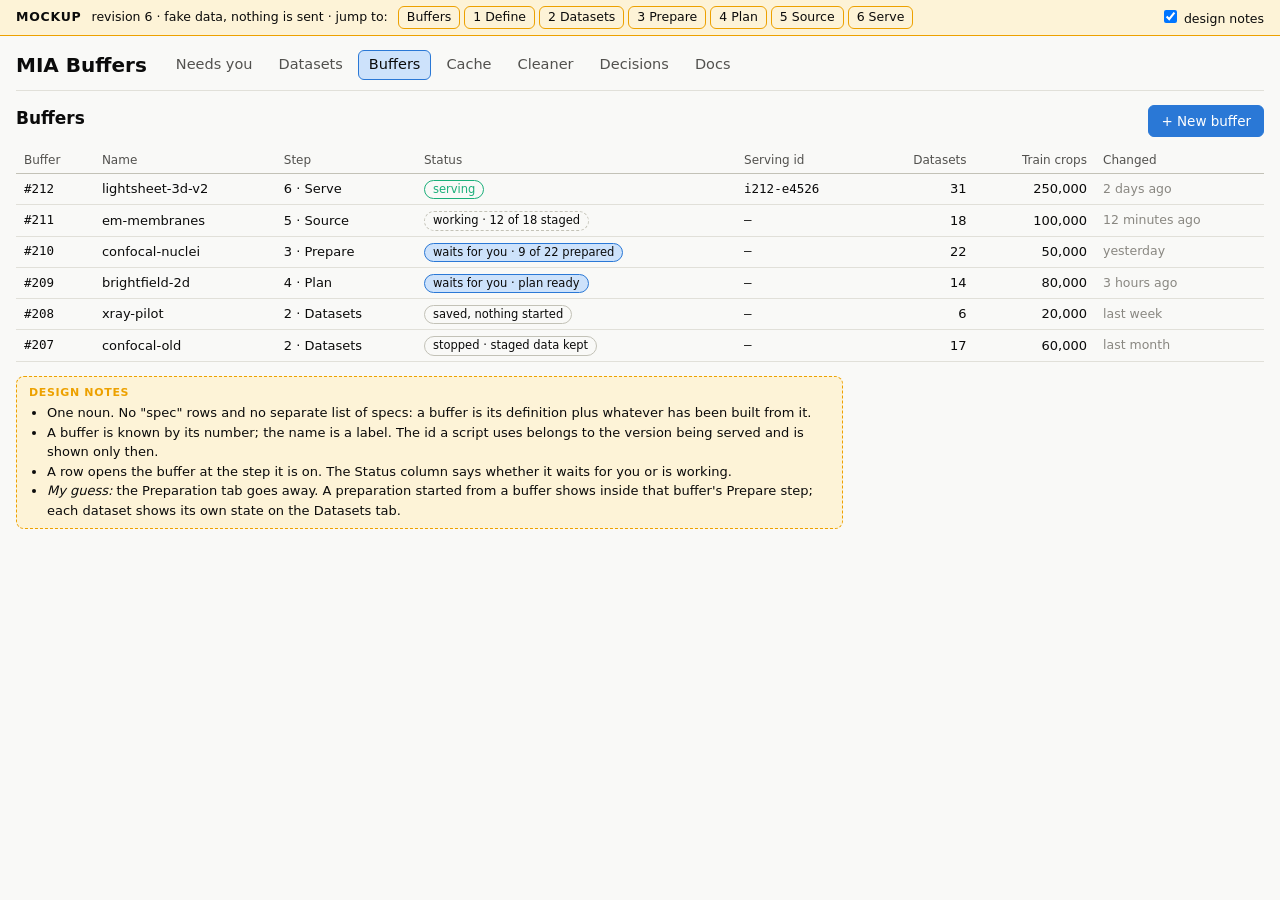
==== docs/specs/2026-11-17-buffer-flow-mockup.html @ 466d9265 "spec: a buffer is one flow (draft v0.2, with its mockup) Define, Datasets, Prepare, Plan, Source, Se" ====
<!doctype html>
<html lang="en">
<head>
<meta charset="utf-8">
<meta name="viewport" content="width=device-width, initial-scale=1">
<title>Buffer flow mockup</title>
<style>
:root{
  --bg:#f9f9f7; --surface:#fcfcfb; --fg:#0b0b0b; --fg2:#52514e; --muted:#898781; --grid:#e1e0d9; --axis:#c3c2b7; --ring:rgba(11,11,11,.10);
  --accent:#2a78d6; --accent-soft:#cde2fb; --warn:#ec835a; --warn-soft:#fbeedd; --ok:#1baf7a; --note:#eda100; --note-soft:#fdf3d7;
  --sans:"IBM Plex Sans",system-ui,-apple-system,"Segoe UI",sans-serif; --mono:"IBM Plex Mono",ui-monospace,Menlo,monospace;
}
@media (prefers-color-scheme: dark){ :root{
  --bg:#0d0d0d; --surface:#1a1a19; --fg:#f0efec; --fg2:#c3c2b7; --muted:#898781; --grid:#2c2c2a; --axis:#383835; --ring:rgba(255,255,255,.10);
  --accent:#3987e5; --accent-soft:#184f95; --warn:#ec835a; --warn-soft:#3a2812; --ok:#199e70; --note:#c98500; --note-soft:#33290f; color-scheme:dark } }
*{box-sizing:border-box}
body{background:var(--bg);color:var(--fg);font-family:var(--sans);font-size:14.5px;line-height:1.5;margin:0;padding:0 16px 80px}
main{max-width:1300px;margin:0 auto}
h1{font-size:20px;font-weight:600;margin:0}
h2{font-size:17px;font-weight:600;margin:0 0 4px}
p{margin:0 0 8px;max-width:76ch}
a{color:var(--accent)}
button,select,input,textarea{font:inherit;color:inherit}
.small{font-size:12.5px;color:var(--muted)}
.mono{font-family:var(--mono);font-size:12.5px}
.mockbar{display:flex;flex-wrap:wrap;gap:6px 10px;align-items:center;padding:6px 16px;margin:0 -16px 0;background:var(--note-soft);border-bottom:1px solid var(--note);font-size:12.5px}
.mockbar b{letter-spacing:.06em}
.mockbar button{border:1px solid var(--note);background:transparent;border-radius:6px;padding:1px 8px;cursor:pointer;font-size:12.5px}
.topbar{display:flex;flex-wrap:wrap;gap:8px 18px;align-items:center;margin:14px 0;padding-bottom:10px;border-bottom:1px solid var(--grid)}
.tabs{display:flex;gap:4px;flex-wrap:wrap}
.tabs span{padding:3px 10px;border-radius:6px;color:var(--fg2);border:1px solid transparent}
.tabs span.on{background:var(--accent-soft);border-color:var(--accent);color:var(--fg)}
.btn{display:inline-block;border:1px solid var(--axis);background:transparent;border-radius:6px;padding:5px 12px;cursor:pointer;font-size:13.5px;color:var(--fg)}
.btn:hover:not(:disabled){background:var(--accent-soft)}
.btn:disabled{color:var(--muted);cursor:not-allowed}
.btn.primary{background:var(--accent);border-color:var(--accent);color:#fff;font-weight:500}
.btn.primary:hover:not(:disabled){filter:brightness(1.1);background:var(--accent)}
.btn.primary:disabled{background:transparent;border-color:var(--axis);color:var(--muted)}
.btn.danger{border-color:var(--warn);color:var(--warn)}
.viewhead{display:flex;flex-wrap:wrap;gap:6px 16px;align-items:center;justify-content:space-between;margin-bottom:10px}
.pill{display:inline-block;border-radius:999px;padding:0 8px;font-size:11.5px;border:1px solid var(--axis);white-space:nowrap}
.pill.ok{border-color:var(--ok);color:var(--ok)}
.pill.you{background:var(--accent-soft);border-color:var(--accent)}
.pill.warn{border-color:var(--warn);color:var(--warn)}
.pill.busy{border-style:dashed}
table{border-collapse:collapse;width:100%;font-size:13px}
th{text-align:left;font-weight:500;color:var(--fg2);font-size:12px;border-bottom:1px solid var(--axis);padding:4px 8px}
td{border-bottom:1px solid var(--grid);padding:5px 8px;vertical-align:middle}
td.num,th.num{text-align:right;font-variant-numeric:tabular-nums}
tr.row{cursor:pointer}
tr.row:hover td{background:var(--accent-soft)}
.card{background:var(--surface);border:1px solid var(--ring);border-radius:8px;padding:14px;min-width:0}
.card .sub{font-size:12.5px;color:var(--fg2);margin-bottom:8px}
.grid2{display:grid;grid-template-columns:repeat(auto-fit,minmax(min(360px,100%),1fr));gap:14px;margin-bottom:14px}
.kpis{display:grid;grid-template-columns:repeat(auto-fit,minmax(150px,1fr));gap:10px;margin-bottom:14px}
.tile{background:var(--surface);border:1px solid var(--ring);border-radius:8px;padding:10px 12px}
.tile .label{font-size:12px;color:var(--fg2)}
.tile .value{font-size:24px;font-weight:600;line-height:1.1;margin-top:2px}
.tile .sub{font-size:12px;color:var(--muted);margin-top:2px}
/* the step strip: the one new piece of the page */
.steps{list-style:none;display:flex;flex-wrap:wrap;gap:0;padding:0;margin:0 0 4px;counter-reset:step}
.steps li{counter-increment:step;display:flex;align-items:center;gap:8px;padding:7px 14px 7px 10px;border:1px solid var(--axis);border-right-width:0;font-size:13.5px;color:var(--muted);background:var(--surface)}
.steps li:first-child{border-radius:8px 0 0 8px}
.steps li:last-child{border-right-width:1px;border-radius:0 8px 8px 0}
.steps li::before{content:counter(step);display:inline-grid;place-items:center;width:20px;height:20px;border-radius:50%;border:1px solid var(--axis);font-size:11.5px}
.steps li.done{color:var(--fg);cursor:pointer}
.steps li.done::before{content:"✓";border-color:var(--ok);color:var(--ok)}
.steps li.done:hover{background:var(--accent-soft)}
.steps li.here{color:var(--fg);font-weight:600;background:var(--accent-soft);border-color:var(--accent);border-right-width:1px}
.steps li.here + li{border-left-width:0}
.steps li.here::before{border-color:var(--accent);background:var(--accent);color:#fff}
.stageline{margin:0 0 14px}
.filters{display:flex;flex-wrap:wrap;gap:12px 18px;align-items:flex-start}
.filters fieldset{border:0;padding:0;margin:0;min-width:0}
.filters legend{font-size:11px;letter-spacing:.06em;text-transform:uppercase;color:var(--muted);padding:0;margin-bottom:4px}
.filters select,.filters input[type=text],.filters input[type=number]{border:1px solid var(--axis);border-radius:6px;padding:3px 6px;background:var(--surface)}
.filters input[type=number]{width:7em}
.filters label{display:inline-flex;gap:6px;align-items:center;font-size:13px;margin-right:8px}
.chips{display:flex;flex-wrap:wrap;gap:4px}
.chips button{border:1px solid var(--axis);background:transparent;border-radius:999px;padding:1px 10px;font-size:12.5px;cursor:pointer}
.chips button[aria-pressed=true]{background:var(--accent-soft);border-color:var(--accent)}
textarea.yaml{width:100%;min-height:19em;font-family:var(--mono);font-size:12.5px;padding:8px;border:1px solid var(--axis);border-radius:6px;background:transparent;resize:vertical}
.bar{display:grid;grid-template-columns:110px 1fr 44px;gap:8px;align-items:center;font-size:13px;padding:2px 0}
.bar i{display:block;height:12px;border-radius:3px;background:var(--accent)}
.bar b{font-weight:500;text-align:right;font-variant-numeric:tabular-nums}
.toplist{list-style:none;padding:0;margin:0;font-size:13px}
.toplist li{display:grid;grid-template-columns:52px 1fr;gap:8px;padding:3px 0;border-top:1px solid var(--grid)}
.toplist li span{color:var(--fg2)}
.footer{position:sticky;bottom:0;display:flex;flex-wrap:wrap;gap:10px;align-items:center;justify-content:space-between;margin-top:16px;padding:10px 0;background:var(--bg);border-top:1px solid var(--grid)}
.footer .right{display:flex;gap:10px;align-items:center}
.progress{height:8px;border-radius:4px;background:var(--grid);overflow:hidden;margin:6px 0 12px;max-width:520px}
.progress i{display:block;height:100%;background:var(--ok)}
.notice{border-left:3px solid var(--accent);padding:6px 10px;margin:0 0 12px;font-size:13px;background:var(--surface);max-width:90ch}
.pane{background:var(--surface);border:1px solid var(--ring);border-radius:8px;margin-bottom:14px}
.panetabs{display:flex;gap:2px;padding:8px 10px 0;border-bottom:1px solid var(--grid)}
.panetabs button{border:1px solid transparent;border-bottom:0;background:transparent;border-radius:6px 6px 0 0;padding:5px 16px;cursor:pointer;font-size:13.5px;color:var(--fg2);margin-bottom:-1px}
.panetabs button[aria-selected=true]{border-color:var(--grid);background:var(--bg);color:var(--fg);font-weight:600;border-bottom:1px solid var(--bg)}
.panetabs .hint{margin-left:auto;align-self:center}
.panebody{padding:14px}
.statrow{display:grid;grid-template-columns:170px 1fr 1fr;gap:14px;margin-bottom:14px;align-items:start}
.statrow .stack{display:grid;gap:10px}
@media (max-width:760px){.statrow{grid-template-columns:1fr}}
.locked [data-step]:not([data-step=serve]) :is(input,select,button:not([data-tab])){pointer-events:none;opacity:.55}
.locked [data-step]:not([data-step=serve]) .footer{display:none}
/* design notes: not part of the page */
.dn{border:1px dashed var(--note);background:var(--note-soft);border-radius:8px;padding:8px 12px;margin:14px 0;font-size:13px;max-width:100ch}
.dn b{font-size:11px;letter-spacing:.06em;text-transform:uppercase;color:var(--note);display:block}
.dn ul{margin:2px 0 0;padding-left:18px}
body.nonotes .dn{display:none}
[hidden]{display:none!important}
</style>
</head>
<body>
<div class="mockbar">
  <b>MOCKUP</b> revision 6 · fake data, nothing is sent · jump to:
  <span id="jump"></span>
  <label style="margin-left:auto"><input type="checkbox" id="notes" checked> design notes</label>
</div>
<main>
<header class="topbar">
  <h1>MIA Buffers</h1>
  <nav class="tabs"><span>Needs you</span><span>Datasets</span><span class="on">Buffers</span><span>Cache</span><span>Cleaner</span><span>Decisions</span><span>Docs</span></nav>
</header>

<!-- ============ the list ============ -->
<section data-screen="list">
  <div class="viewhead"><h2>Buffers</h2><button class="btn primary" id="newBuffer">+ New buffer</button></div>
  <table>
    <thead><tr><th>Buffer</th><th>Name</th><th>Step</th><th>Status</th><th>Serving id</th><th class="num">Datasets</th><th class="num">Train crops</th><th>Changed</th></tr></thead>
    <tbody id="listRows"></tbody>
  </table>
  <div class="dn"><b>Design notes</b><ul>
    <li>One noun. No "spec" rows and no separate list of specs: a buffer is its definition plus whatever has been built from it.</li>
    <li>A buffer is known by its number; the name is a label. The id a script uses belongs to the version being served and is shown only then.</li>
    <li>A row opens the buffer at the step it is on. The Status column says whether it waits for you or is working.</li>
    <li><i>My guess:</i> the Preparation tab goes away. A preparation started from a buffer shows inside that buffer's Prepare step; each dataset shows its own state on the Datasets tab.</li>
  </ul></div>
</section>

<!-- ============ a buffer: strip + one step ============ -->
<section data-screen="buffer" hidden>
  <p><a href="#" id="back">← all buffers</a></p>
  <div class="viewhead"><h2><span id="bufName"></span> <span class="small mono" id="bufNumber"></span> <span class="pill" id="savedPill"></span></h2><button class="btn" title="What is not a step: Clone, Shelve, Force stop. Only what the stage accepts is offered.">More ▾</button></div>
  <ol class="steps" id="steps"></ol>
  <p class="small stageline" id="stageLine"></p>
  <div class="notice" id="stoppedNote" hidden><span id="stoppedText"></span> <button class="btn" id="serveAgain" style="margin-left:8px">Serve it again</button> <button class="btn danger" id="retire">Retire</button></div>
  <div class="notice" id="lockNote" hidden>This buffer is serving, so nothing about it can change. Stop serving to change it. <button class="btn" data-go="serve" style="margin-left:8px">Go to Serve</button></div>

  <!-- 1 define -->
  <div data-step="define">
    <div class="pane">
      <div class="panetabs" role="tablist">
        <button type="button" role="tab" data-tab="controls" aria-selected="true">Controls</button>
        <button type="button" role="tab" data-tab="yaml" aria-selected="false">YAML</button>
        <span class="small hint" id="yamlMsg"></span>
      </div>
      <div class="panebody" data-pane="controls">
        <div class="filters">
          <fieldset><legend>Name (a label, need not be unique)</legend><input type="text" id="cName" size="22"></fieldset>
          <fieldset><legend>Dimensionality</legend><div class="chips" id="cDims"></div></fieldset>
          <fieldset><legend>Annotations</legend><label><input type="checkbox" id="cAnn"> required</label></fieldset>
          <fieldset><legend>Patch</legend><select id="cPatch"><option>64</option><option>128</option><option>256</option><option>512</option></select></fieldset>
          <fieldset><legend>Weighting temperature <span id="cTv" class="small"></span></legend><input type="range" id="cT" min="0" max="1" step="0.05"></fieldset>
          <fieldset><legend>Crops</legend>
            <label>train <input type="number" id="cTrain" min="1"></label>
            <label>val <input type="number" id="cVal" min="1"></label>
            <label>test <input type="number" id="cTest" min="1"></label></fieldset>
        </div>
        <p class="small" style="margin-top:12px">…and the rest of today's controls: paths, licence, annotation source, smallest array, coarsest level, z patch, dedup, most per dataset, held out for test.</p>
      </div>
      <div class="panebody" data-pane="yaml" hidden>
        <p class="small">Edit or paste a definition here. The Controls tab shows the same buffer.</p>
        <textarea class="yaml" id="yaml" spellcheck="false"></textarea>
      </div>
    </div>
    <div class="statrow">
      <div class="stack">
        <div class="tile"><div class="label">Datasets that fit</div><div class="value" id="kFit"></div><div class="sub">of the catalog</div></div>
        <div class="tile"><div class="label">Prepared</div><div class="value" id="kPrep"></div><div class="sub" id="kPrepSub"></div></div>
      </div>
      <div class="card"><h2>Weight share by modality</h2><div class="sub">Share of crops over the prepared datasets.</div><div id="byMod"></div></div>
      <div class="card"><h2>Heaviest datasets</h2><div class="sub">The prepared datasets that would supply the most crops.</div><ol class="toplist" id="top"></ol></div>
    </div>
    <div class="dn"><b>Design notes</b><ul>
      <li>Controls and YAML are two tabs over one definition: a change in either is in the other when you switch. The stats below follow both.</li>
      <li>Only the four stats you named are here; "where datasets leave" and the full table move to step 2.</li>
      <li><i>My guess:</i> when the YAML holds something no control can show, the YAML is what counts and a line under the controls names what they cannot show (as the page does today).</li>
      <li><i>My guess:</i> invalid YAML leaves the controls as they were, shows the error in the tab bar, and disables Next.</li>
    </ul></div>
    <div class="footer"><span class="small" id="defineHint"></span><div class="right"><button class="btn primary" data-go="datasets" id="toDatasets"></button></div></div>
  </div>

  <!-- 2 datasets -->
  <div data-step="datasets">
    <p id="dsSummary"></p>
    <table><thead><tr><th style="width:80px">In buffer</th><th>Dataset</th><th>Modality</th><th>Dims</th><th>State</th><th class="num">Weight</th></tr></thead><tbody id="dsRows"></tbody></table>
    <div class="dn"><b>Design notes</b><ul>
      <li>This is where the buffer is saved. Before that it exists only in this browser tab.</li>
      <li>The table can also hold "where datasets leave" (the datasets that do not fit, and the rule that removed each) behind a toggle.</li>
      <li>Your ruling: a buffer can be changed at any step until it serves. A change here or in step 1 clears the ticks of the steps after it: they are done again from the new definition.</li>
      <li><i>My guess:</i> taking a dataset out is unticking it here. That writes <code>select.exclude.ids</code> in the definition (the spec has it today), so "revoke" is one more edit of the definition and shows in the YAML tab.</li>
    </ul></div>
    <div class="footer"><button class="btn" data-go="define">← Change the definition</button>
      <div class="right"><span class="small" id="saveHint"></span><button class="btn primary" id="save"></button></div></div>
  </div>

  <!-- 3 prepare -->
  <div data-step="prepare">
    <p id="prepSummary"></p>
    <div class="progress"><i id="prepBar"></i></div>
    <div class="viewhead"><span class="small">Tick the datasets you want prepared. The buffer waits here for as long as you like.</span>
      <button class="btn" id="prepGo" disabled>Prepare selected</button></div>
    <table><thead><tr><th style="width:28px"><input type="checkbox" id="prepAll" aria-label="all"></th><th>Dataset</th><th>Modality</th><th>State</th><th>Where it is</th></tr></thead><tbody id="prepRows"></tbody></table>
    <div class="dn"><b>Design notes</b><ul>
      <li>Preparing no longer loses the buffer: the buffer is saved, and what it asked for is listed here with its progress.</li>
      <li>"Continue" is always available when at least one dataset is prepared, and takes what is prepared at that moment.</li>
      <li>A dataset that finishes preparing later joins at the next plan: before serving, come back here and continue again; while serving, stop first.</li>
    </ul></div>
    <div class="footer"><button class="btn" data-go="datasets">← Datasets</button>
      <div class="right"><span class="small">You can come back and prepare more later.</span><button class="btn primary" id="toPlan" data-go="plan"></button></div></div>
  </div>

  <!-- 4 plan -->
  <div data-step="plan">
    <div class="notice" id="planDiff" hidden></div>
    <div class="kpis">
      <div class="tile"><div class="label">Datasets in the plan</div><div class="value" id="pPool"></div><div class="sub">prepared when the plan ran</div></div>
      <div class="tile"><div class="label">Crops</div><div class="value" id="pCrops"></div><div class="sub">train · val · test</div></div>
      <div class="tile"><div class="label">To fetch</div><div class="value">212 GB</div><div class="sub">7 datasets not in the raw cache</div></div>
      <div class="tile"><div class="label">Hosts to approve</div><div class="value">2</div><div class="sub">ticked when you press Run</div></div>
    </div>
    <table><thead><tr><th>Dataset</th><th>Modality</th><th class="num">Weight</th><th class="num">Train crops</th><th>Raw cache</th></tr></thead><tbody id="planRows"></tbody></table>
    <div class="dn"><b>Design notes</b><ul>
      <li>Same as today's plan-review, reached by a button instead of a go. Run is today's approve at the plan, with the host approval dialog.</li>
      <li>Going back to any earlier step drops this plan; the next Continue plans again with the definition and the prepared datasets of that moment.</li>
      <li>For a buffer that served before, the blue line says what the new plan adds and takes out. What is staged again is known only when sourcing runs, so step 5 says it per dataset.</li>
    </ul></div>
    <div class="footer"><button class="btn" data-go="prepare">← Prepare more datasets</button>
      <div class="right"><span class="small">Nothing is fetched until you press Run.</span><button class="btn primary" data-go="source">Run: fetch and stage →</button></div></div>
  </div>

  <!-- 5 source -->
  <div data-step="source">
    <p id="srcSummary"></p>
    <div class="progress"><i id="srcBar"></i></div>
    <table><thead><tr><th>Dataset</th><th>State</th><th>Job</th></tr></thead><tbody id="srcRows"></tbody></table>
    <div class="dn"><b>Design notes</b><ul>
      <li>Today's sourcing board and the staged wait in one step. "Approve and serve" is disabled while jobs run.</li>
      <li>Going back cancels the running jobs first (your earlier ruling: cancel before change). Volumes already staged that still match the new plan are reused.</li>
    </ul></div>
    <div class="footer"><button class="btn" data-go="prepare">← Change the buffer (cancels the jobs)</button>
      <div class="right"><button class="btn" id="srcFinish">(mock: let the jobs finish)</button><button class="btn primary" id="toServe" data-go="serve" disabled>Approve and serve →</button></div></div>
  </div>

  <!-- 6 serve -->
  <div data-step="serve">
    <div class="notice" id="lateNote"></div>
    <div class="kpis">
      <div class="tile"><div class="label">Version</div><div class="value" id="sVersion"></div><div class="sub mono" id="sId"></div></div>
      <div class="tile"><div class="label">Serving</div><div class="value">since 14:02</div><div class="sub">approved by you</div></div>
      <div class="tile"><div class="label">Datasets</div><div class="value" id="sPool"></div><div class="sub">all staged</div></div>
      <div class="tile"><div class="label">Consumers</div><div class="value">0</div><div class="sub">none has drawn yet</div></div>
    </div>
    <div class="card" style="margin-bottom:14px"><h2>Use it</h2><div class="sub">From a training script:</div>
      <pre class="mono" style="margin:0" id="snippet"></pre></div>
    <div class="dn"><b>Design notes</b><ul>
      <li>Your ruling: a serving buffer is fixed. Every earlier step can be looked at and none can be changed. The one button is Stop serving.</li>
      <li>Stop serving keeps the staged data, refuses consumers, and puts the buffer back at step 3 with steps 1 to 3 editable: untick datasets, take in newly prepared ones, change the definition, then go forward to serve a new version. The blue line of a stopped buffer offers Serve it again (while nothing changed) and Retire.</li>
            <li>Your ruling: each time a changed buffer is served it is a new version with its own id. Scripts ask for the id; the name is only a label and the service never looks a buffer up by it.</li>
      <li>The id keeps today's form (<code>i&lt;buffer number&gt;-e&lt;go&gt;</code>); "version 2" is a count shown beside it. An earlier version stays on the buffer's page to look at (its definition, datasets and lists), and a script that asks for it is told it was stopped and which version replaced it.</li>
      <li><i>My guess:</i> a buffer stopped and served again with no change keeps its version and id.</li>
    </ul></div>
    <div class="footer"><span class="small">Serving: nothing about this buffer changes until you stop it.</span><div class="right"><button class="btn danger" id="stopServe">Stop serving</button></div></div>
  </div>
</section>
</main>

<script>
// A clickable sketch of the buffer flow. Everything is made up in this file; no request is sent.
const $ = id => document.getElementById(id);
const STEPS = ["define", "datasets", "prepare", "plan", "source", "serve"];
const TITLES = { define: "Define", datasets: "Datasets", prepare: "Prepare", plan: "Plan", source: "Source", serve: "Serve" };
const STAGE = { define: "not saved", datasets: "not saved", prepare: "new", plan: "plan-review", source: "sourcing", serve: "ready" };
const DIMS = ["2D", "2D+t", "3D", "3D+t"];
const MODS = ["EM", "light-sheet", "confocal", "X-ray CT", "brightfield"];
const WHERE = ["matching", "crops", "review"];

// the fake catalog: 56 datasets, each with a state mia-data would report
const CATALOG = Array.from({ length: 56 }, (_, i) => ({
  id: `${MODS[i % 5].toLowerCase().replace(/[^a-z]/g, "")}-${String(i + 1).padStart(3, "0")}`,
  mod: MODS[i % 5],
  dims: DIMS[(i * 7 + (i >> 2)) % 4],
  annotated: i % 3 !== 0,
  capacity: 1 + ((i * 37) % 23),
  state: i % 8 === 5 ? "in progress" : i % 5 === 3 || i % 11 === 0 ? "not prepared" : i === 26 ? "failed" : "prepared",
  where: WHERE[i % 3],
}));

const C = { name: "em-and-lightsheet-3d", dims: new Set(["3D", "3D+t"]), ann: false, patch: 256, T: 0.5, train: 100000, val: 2000, test: 2000, exclude: new Set() };
const B = { saved: false, step: "define", reached: 0, sourced: false, serving: false, stopped: false, number: 213, version: 1 };

const matching = () => CATALOG.filter(d => C.dims.has(d.dims) && (!C.ann || d.annotated)); // before the person's own exclusions
const fits = () => matching().filter(d => !C.exclude.has(d.id));
const prepared = () => fits().filter(d => d.state === "prepared");
function weights(pool) {
  const raw = pool.map(d => Math.pow(d.capacity, C.T));
  const total = raw.reduce((a, b) => a + b, 0) || 1;
  return pool.map((d, i) => ({ ...d, weight: raw[i] / total }));
}
const idOf = (number, version) => `i${number}-e${3100 + 713 * version}`; // a version's id, in today's form
const pct = x => `${(100 * x).toFixed(x < 0.1 ? 1 : 0)}%`;
const num = n => n.toLocaleString("en-US");
const pill = d => `<span class="pill ${{ prepared: "ok", "in progress": "busy", failed: "warn" }[d.state] || ""}">${d.state}${d.fresh ? " · new" : ""}</span>`;

// ---- step 1: the controls and the YAML are two views of C
function toYaml() {
  return [
    "schema_version: 1",
    `name: ${C.name}`,
    "",
    "select:",
    "  where:",
    `    dims: {in: [${DIMS.filter(d => C.dims.has(d)).join(", ")}]}`,
    "    annotations:",
    `      required: ${C.ann}`,
    ...(C.exclude.size ? ["  exclude:", `    ids: [${[...C.exclude].join(", ")}]`] : []),
    "",
    "sampling:",
    `  patch: {y: ${C.patch}, x: ${C.patch}}`,
    `  crops: {train: ${C.train}, val: ${C.val}, test: ${C.test}}`,
    "  weighting:",
    `    temperature: ${C.T}`,
    "",
  ].join("\n");
}
function fromYaml(text) {
  const grab = (re, set) => { const m = text.match(re); if (!m) throw new Error(`cannot read ${re.source.split(":")[0].replace(/\W/g, "")}`); set(m); };
  const next = {};
  grab(/^name:\s*(\S.*)$/m, m => (next.name = m[1].trim()));
  grab(/dims:\s*\{in:\s*\[(.*?)\]\}/, m => (next.dims = new Set(m[1].split(",").map(s => s.trim()).filter(d => DIMS.includes(d)))));
  grab(/required:\s*(true|false)/, m => (next.ann = m[1] === "true"));
  grab(/patch:\s*\{y:\s*(\d+)/, m => (next.patch = +m[1]));
  grab(/crops:\s*\{train:\s*(\d+),\s*val:\s*(\d+),\s*test:\s*(\d+)\}/, m => Object.assign(next, { train: +m[1], val: +m[2], test: +m[3] }));
  grab(/temperature:\s*([\d.]+)/, m => (next.T = +m[1]));
  const out = text.match(/exclude:\s*\n\s*ids:\s*\[(.*?)\]/);
  next.exclude = new Set(out ? out[1].split(",").map(s => s.trim()).filter(Boolean) : []);
  Object.assign(C, next);
}
function showControls() {
  $("cName").value = C.name; $("cAnn").checked = C.ann; $("cPatch").value = C.patch; $("cT").value = C.T; $("cTv").textContent = C.T;
  $("cTrain").value = C.train; $("cVal").value = C.val; $("cTest").value = C.test;
  $("cDims").innerHTML = DIMS.map(d => `<button type="button" aria-pressed="${C.dims.has(d)}" data-dim="${d}">${d}</button>`).join("");
}
function showStats() {
  const f = fits(), p = weights(prepared());
  $("kFit").textContent = f.length; $("kPrep").textContent = p.length;
  $("kPrepSub").textContent = `${f.filter(d => d.state === "in progress").length} more in progress`;
  const byMod = MODS.map(m => [m, p.filter(d => d.mod === m).reduce((a, d) => a + d.weight, 0)]).filter(x => x[1]).sort((a, b) => b[1] - a[1]);
  $("byMod").innerHTML = byMod.map(([m, w]) => `<div class="bar"><span>${m}</span><span><i style="width:${100 * w / byMod[0][1]}%"></i></span><b>${pct(w)}</b></div>`).join("") || `<p class="small">No prepared dataset fits yet.</p>`;
  $("top").innerHTML = [...p].sort((a, b) => b.weight - a.weight).slice(0, 6).map(d => `<li><b>${pct(d.weight)}</b><span>${d.id} · ${d.mod}</span></li>`).join("");
  $("toDatasets").textContent = `Next: the ${f.length} datasets →`;
  $("toDatasets").disabled = !f.length;
  $("bufName").textContent = C.name;
}
function controlsChanged() { $("yaml").value = toYaml(); $("yamlMsg").textContent = ""; $("cTv").textContent = C.T; showStats(); edited(); }
function bindDefine() {
  const on = (id, key, read) => $(id).addEventListener("input", e => { C[key] = read(e.target); controlsChanged(); });
  on("cName", "name", t => t.value); on("cAnn", "ann", t => t.checked); on("cPatch", "patch", t => +t.value); on("cT", "T", t => +t.value);
  on("cTrain", "train", t => +t.value); on("cVal", "val", t => +t.value); on("cTest", "test", t => +t.value);
  $("cDims").addEventListener("click", e => {
    const d = e.target.dataset.dim; if (!d) return;
    C.dims.has(d) ? C.dims.delete(d) : C.dims.add(d); showControls(); controlsChanged();
  });
  $("yaml").addEventListener("input", e => {
    try { fromYaml(e.target.value); $("yamlMsg").textContent = ""; showControls(); showStats(); edited(); }
    catch (err) { $("yamlMsg").innerHTML = `<span class="pill warn">${err.message}</span>`; $("toDatasets").disabled = true; }
  });
}

// ---- steps 2 to 6
function showDatasets() {
  const f = fits(), w = new Map(weights(prepared()).map(d => [d.id, d.weight]));
  $("dsSummary").innerHTML = `<b>${f.length}</b> datasets fit this definition: <b>${prepared().length}</b> prepared, ${f.filter(d => d.state === "in progress").length} in progress, ${f.filter(d => d.state === "not prepared").length} not prepared, ${f.filter(d => d.state === "failed").length} failed.` + (C.exclude.size ? ` ${C.exclude.size} taken out by you.` : "");
  $("dsRows").innerHTML = matching().map(d => {
    const kept = !C.exclude.has(d.id);
    return `<tr><td><input type="checkbox" data-keep="${d.id}" ${kept ? "checked" : ""} aria-label="in the buffer"></td><td class="mono">${d.id}</td><td>${d.mod}</td><td>${d.dims}</td><td>${kept ? pill(d) : '<span class="pill">taken out</span>'}</td><td class="num">${w.has(d.id) ? pct(w.get(d.id)) : "—"}</td></tr>`;
  }).join("");
  $("save").textContent = B.saved ? "Next: prepare →" : "Save buffer and continue →";
  $("saveHint").textContent = B.saved ? "Saved." : "Saving creates the buffer; nothing runs yet.";
}
function showPrepare() {
  const f = fits(), p = prepared(), rest = f.filter(d => d.state !== "prepared");
  $("prepSummary").innerHTML = `<b>${p.length} of ${f.length}</b> datasets are prepared. ${rest.filter(d => d.state === "in progress").length} are being prepared now.`;
  $("prepBar").style.width = `${100 * p.length / (f.length || 1)}%`;
  $("prepRows").innerHTML = rest.map(d => `<tr><td>${d.state === "not prepared" ? `<input type="checkbox" data-id="${d.id}">` : ""}</td><td class="mono">${d.id}</td><td>${d.mod}</td><td>${pill(d)}</td><td class="small">${d.state === "in progress" ? d.where : d.state === "failed" ? "stopped at crops · <a href='#'>open the dataset</a>" : ""}</td></tr>`).join("") || `<tr><td colspan="5" class="small">Every dataset that fits is prepared.</td></tr>`;
  $("toPlan").textContent = `Continue with ${p.length} prepared datasets →`;
  $("toPlan").disabled = !p.length;
  $("prepAll").checked = false; prepTicks();
}
function prepTicks() {
  const n = document.querySelectorAll("#prepRows input:checked").length;
  $("prepGo").textContent = n ? `Prepare ${n} selected` : "Prepare selected"; $("prepGo").disabled = !n;
  $("prepGo").classList.toggle("primary", !!n);
}
function showPlan() {
  const p = weights(prepared()), fresh = p.filter(d => d.fresh).length;
  $("planDiff").hidden = !B.stopped;
  $("planDiff").textContent = `Compared with what was served: ${fresh} datasets added, ${C.exclude.size} taken out. Step 5 shows which datasets are staged again.`;
  $("pPool").textContent = p.length; $("pCrops").textContent = `${num(C.train)} · ${num(C.val)} · ${num(C.test)}`;
  $("planRows").innerHTML = p.sort((a, b) => b.weight - a.weight).map((d, i) => `<tr><td class="mono">${d.id}</td><td>${d.mod}</td><td class="num">${pct(d.weight)}</td><td class="num">${num(Math.round(d.weight * C.train))}</td><td>${i % 4 === 1 ? '<span class="pill">to fetch</span>' : '<span class="pill ok">cached</span>'}</td></tr>`).join("");
}
function showSource() {
  const p = prepared(), done = B.sourced ? p.length : Math.floor(p.length * 0.6);
  $("srcSummary").innerHTML = `<b>${done} of ${p.length}</b> datasets are in the buffer.` + (B.sourced ? " Waiting for your approve." : " 4 jobs running.");
  $("srcBar").style.width = `${100 * done / (p.length || 1)}%`;
  $("srcRows").innerHTML = p.map((d, i) => {
    const state = i < done ? ["ok", "in the buffer"] : i < done + 4 ? ["busy", i % 2 ? "fetching" : "staging"] : ["", "queued"];
    return `<tr><td class="mono">${d.id}</td><td><span class="pill ${state[0]}">${state[1]}</span></td><td>${state[1] === "queued" ? "" : "<a href='#'>job record</a>"}</td></tr>`;
  }).join("");
  $("toServe").disabled = !B.sourced; $("srcFinish").hidden = B.sourced;
}
function showServe() {
  const late = fits().filter(d => d.state === "in progress").length;
  $("sPool").textContent = prepared().length;
  $("lateNote").textContent = `${late} datasets that fit are still being prepared. To take them in once they are done, stop serving.`;
  $("lateNote").hidden = !late;
  $("sVersion").textContent = `${B.version}`; $("sId").textContent = `id ${idOf(B.number, B.version)}`;
  $("snippet").textContent = `from mia_buffers.client import BufferDataset\ntrain = BufferDataset("http://buffer-api.example.org:8765", buffer="${idOf(B.number, B.version)}", split="train")  # the id of version ${B.version}, never the name`;
}
const SHOW = { define: showStats, datasets: showDatasets, prepare: showPrepare, plan: showPlan, source: showSource, serve: showServe };

// ---- the shell: the list, the strip, moving between steps
const ROWS = [
  ["lightsheet-3d-v2", "serve", "ok", "serving", 31, 250000, "2 days ago"],
  ["em-membranes", "source", "busy", "working · 12 of 18 staged", 18, 100000, "12 minutes ago"],
  ["confocal-nuclei", "prepare", "you", "waits for you · 9 of 22 prepared", 22, 50000, "yesterday"],
  ["brightfield-2d", "plan", "you", "waits for you · plan ready", 14, 80000, "3 hours ago"],
  ["xray-pilot", "datasets", "", "saved, nothing started", 6, 20000, "last week"],
  ["confocal-old", "datasets", "", "stopped · staged data kept", 17, 60000, "last month"],
];
function showList() {
  $("listRows").innerHTML = ROWS.map((r, i) => `<tr class="row" data-row="${i}"><td class="mono">#${212 - i}</td><td>${r[0]}</td><td>${STEPS.indexOf(r[1]) + 1} · ${TITLES[r[1]]}</td><td><span class="pill ${r[2]}">${r[3]}</span></td><td class="mono">${r[1] === "serve" ? idOf(212 - i, 2) : "—"}</td><td class="num">${r[4]}</td><td class="num">${num(r[5])}</td><td class="small">${r[6]}</td></tr>`).join("");
}
function showScreen(name) { for (const s of document.querySelectorAll("[data-screen]")) s.hidden = s.dataset.screen !== name; }
function strip() {
  const here = STEPS.indexOf(B.step);
  $("steps").innerHTML = STEPS.map((s, i) => `<li class="${i === here ? "here" : i <= B.reached ? "done" : ""}" data-go="${i <= B.reached && i !== here ? s : ""}">${TITLES[s]}</li>`).join("");
}
// the definition changed: every step after this one is done again
function edited() { B.reached = STEPS.indexOf(B.step); B.changed = true; strip(); stoppedLine(); }
function stoppedLine() {
  $("stoppedNote").hidden = !B.stopped || STEPS.indexOf(B.step) > 2;
  $("stoppedText").textContent = `Version ${B.version} is stopped; its staged data is kept. ${fits().filter(d => d.fresh).length} datasets prepared since it was planned are marked new and join at the next plan.`;
  $("serveAgain").disabled = B.changed; $("serveAgain").title = B.changed ? "The buffer changed since this version: plan it to serve a new version" : "";
}
function go(step) {
  const index = STEPS.indexOf(step);
  B.step = step; B.reached = Math.max(B.reached, index);
  if (index > 1) B.saved = true;
  if (step === "serve") Object.assign(B, { serving: true, version: B.version + (B.stopped && !B.resume ? 1 : 0), stopped: false, resume: false, changed: false });
  showScreen("buffer");
  for (const d of document.querySelectorAll("[data-step]")) d.hidden = d.dataset.step !== step;
  strip();
  document.querySelector('[data-screen="buffer"]').classList.toggle("locked", B.serving);
  $("lockNote").hidden = !B.serving || step === "serve"; $("yaml").readOnly = B.serving; stoppedLine();
  $("savedPill").textContent = B.serving ? "serving" : B.stopped ? "stopped" : B.saved ? "saved" : "not saved";
  $("savedPill").className = `pill ${B.serving ? "ok" : ""}`;
  const stage = B.serving ? "ready" : B.stopped && index < 3 ? "stopped (a new stage)" : B.saved && index < 3 ? "new" : STAGE[step];
  $("stageLine").textContent = `Step ${index + 1} of 6 · the registry's stage here: ${stage}`;
  $("bufName").textContent = C.name; $("bufNumber").textContent = B.saved ? `#${B.number}` : "";
  $("defineHint").textContent = B.saved ? "Saved. A change here is saved when you go on." : "Not saved yet.";
  SHOW[step](); window.scrollTo(0, 0);
}
function openBuffer(name, step, saved, stopped = false) {
  if (name) C.name = name;
  Object.assign(B, { saved, stopped, reached: STEPS.indexOf(step), sourced: step === "serve", serving: step === "serve" });
  showControls(); $("yaml").value = toYaml(); go(step);
}
document.addEventListener("click", e => {
  const target = e.target.closest("[data-go]"), row = e.target.closest("[data-row]");
  if (target?.dataset.go) go(target.dataset.go);
  if (row) openBuffer(ROWS[row.dataset.row][0], ROWS[row.dataset.row][1], true, ROWS[row.dataset.row][3].startsWith("stopped"));
});
$("newBuffer").onclick = () => openBuffer("new-buffer", "define", false);
$("back").onclick = e => { e.preventDefault(); showScreen("list"); };
$("save").onclick = () => { B.saved = true; go("prepare"); };
$("prepRows").addEventListener("change", prepTicks);
$("prepAll").onchange = e => { for (const box of document.querySelectorAll("#prepRows input")) box.checked = e.target.checked; prepTicks(); };
$("prepGo").onclick = () => {
  for (const box of document.querySelectorAll("#prepRows input:checked")) Object.assign(CATALOG.find(d => d.id === box.dataset.id), { state: "in progress", where: "matching" });
  showPrepare();
};
$("dsRows").addEventListener("change", e => {
  const id = e.target.dataset.keep; if (!id) return;
  e.target.checked ? C.exclude.delete(id) : C.exclude.add(id);
  $("yaml").value = toYaml(); edited(); showDatasets();
});
document.querySelector(".panetabs").addEventListener("click", e => {
  const tab = e.target.dataset.tab; if (!tab) return;
  for (const b of document.querySelectorAll("[data-tab]")) b.setAttribute("aria-selected", b.dataset.tab === tab);
  for (const p of document.querySelectorAll("[data-pane]")) p.hidden = p.dataset.pane !== tab;
});
$("stopServe").onclick = () => {
  for (const d of CATALOG) if (d.state === "in progress") Object.assign(d, { state: "prepared", fresh: true }); // the mock's "prepared since"
  Object.assign(B, { serving: false, stopped: true, changed: false, sourced: false, reached: 2 });
  go("prepare");
};
$("serveAgain").onclick = () => { B.resume = true; B.sourced = true; go("serve"); };
$("srcFinish").onclick = () => { B.sourced = true; showSource(); };
$("notes").onchange = e => document.body.classList.toggle("nonotes", !e.target.checked);
$("jump").innerHTML = `<button data-jump="list">Buffers</button> ` + STEPS.map((s, i) => `<button data-jump="${s}">${i + 1} ${TITLES[s]}</button>`).join(" ");
$("jump").onclick = e => { const j = e.target.dataset.jump; if (j === "list") showScreen("list"); else if (j) openBuffer(null, j, STEPS.indexOf(j) > 1 || B.saved); };
bindDefine(); showList(); showControls(); $("yaml").value = toYaml(); showScreen("list");
</script>
</body>
</html>
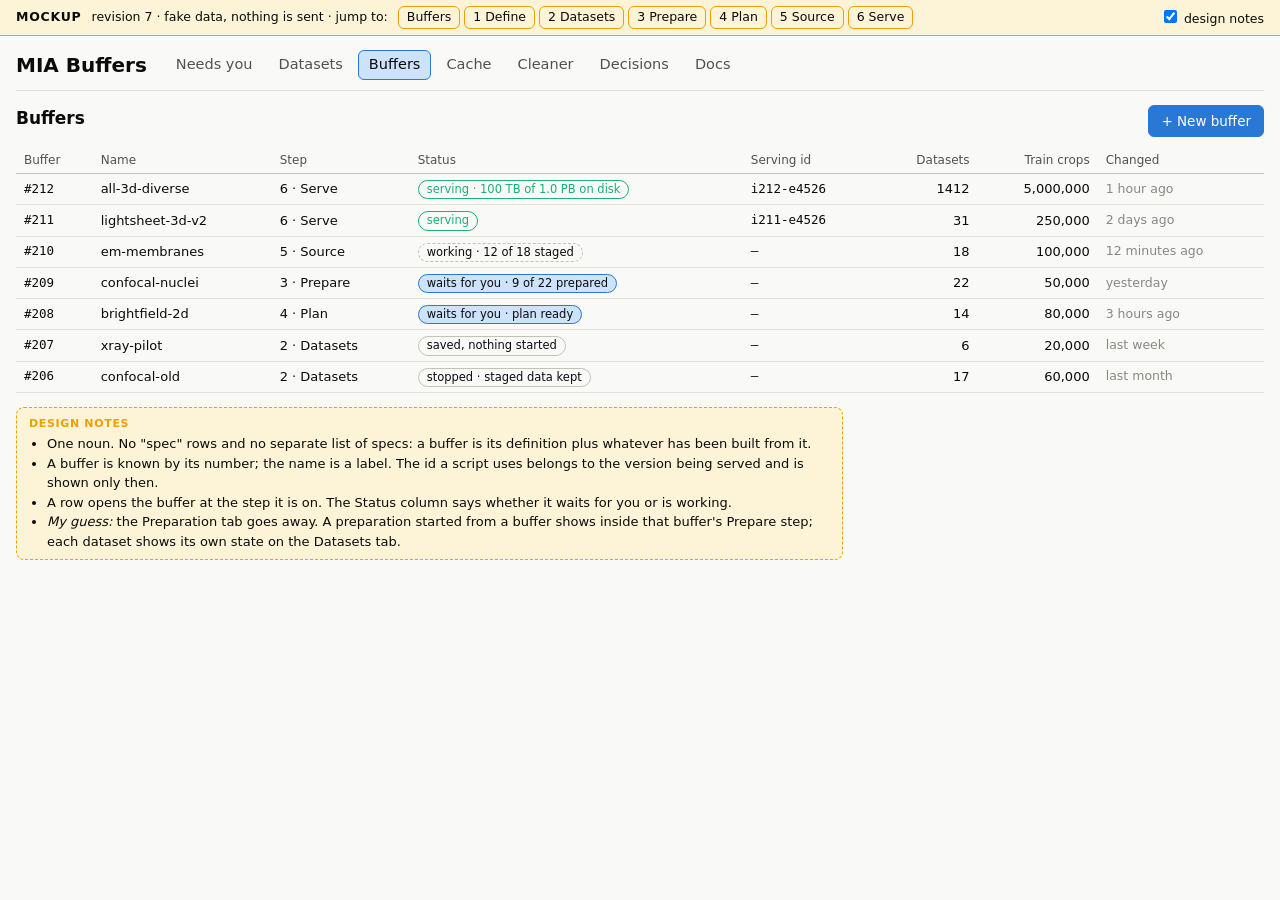
==== commit 3d6371aa: "spec: buffer flow v0.3, late datasets and a buffer larger than the disk Datasets that wait for a per" ====
--- a/docs/specs/2026-11-17-buffer-flow-mockup.html
+++ b/docs/specs/2026-11-17-buffer-flow-mockup.html
@@ -112,7 +112,7 @@
 </head>
 <body>
 <div class="mockbar">
-  <b>MOCKUP</b> revision 6 · fake data, nothing is sent · jump to:
+  <b>MOCKUP</b> revision 7 · fake data, nothing is sent · jump to:
   <span id="jump"></span>
   <label style="margin-left:auto"><input type="checkbox" id="notes" checked> design notes</label>
 </div>
@@ -223,14 +223,17 @@
   <!-- 4 plan -->
   <div data-step="plan">
     <div class="notice" id="planDiff" hidden></div>
+    <div class="notice" id="planDisk" hidden>This plan is larger than the disk. The buffer stages up to the limit and serves; data that was used is evicted and the next part of the plan is brought in, so it serves 100 TB of the plan at a time.</div>
     <div class="kpis">
       <div class="tile"><div class="label">Datasets in the plan</div><div class="value" id="pPool"></div><div class="sub">prepared when the plan ran</div></div>
       <div class="tile"><div class="label">Crops</div><div class="value" id="pCrops"></div><div class="sub">train · val · test</div></div>
-      <div class="tile"><div class="label">To fetch</div><div class="value">212 GB</div><div class="sub">7 datasets not in the raw cache</div></div>
+      <div class="tile"><div class="label">To fetch</div><div class="value" id="pFetch"></div><div class="sub" id="pFetchSub"></div></div>
+      <div class="tile"><div class="label">Staged size</div><div class="value" id="pStaged"></div><div class="sub" id="pStagedSub"></div></div>
       <div class="tile"><div class="label">Hosts to approve</div><div class="value">2</div><div class="sub">ticked when you press Run</div></div>
     </div>
     <table><thead><tr><th>Dataset</th><th>Modality</th><th class="num">Weight</th><th class="num">Train crops</th><th>Raw cache</th></tr></thead><tbody id="planRows"></tbody></table>
     <div class="dn"><b>Design notes</b><ul>
+      <li>"Staged size" compares the plan with the disk limit. A plan larger than the limit is not an error: the blue line says the buffer will serve a window (open <i>all-3d-diverse</i> and go to step 4).</li>
       <li>Same as today's plan-review, reached by a button instead of a go. Run is today's approve at the plan, with the host approval dialog.</li>
       <li>Going back to any earlier step drops this plan; the next Continue plans again with the definition and the prepared datasets of that moment.</li>
       <li>For a buffer that served before, the blue line says what the new plan adds and takes out. What is staged again is known only when sourcing runs, so step 5 says it per dataset.</li>
@@ -258,13 +261,16 @@
     <div class="kpis">
       <div class="tile"><div class="label">Version</div><div class="value" id="sVersion"></div><div class="sub mono" id="sId"></div></div>
       <div class="tile"><div class="label">Serving</div><div class="value">since 14:02</div><div class="sub">approved by you</div></div>
-      <div class="tile"><div class="label">Datasets</div><div class="value" id="sPool"></div><div class="sub">all staged</div></div>
+      <div class="tile"><div class="label">Datasets</div><div class="value" id="sPool"></div><div class="sub">in this version's plan</div></div>
       <div class="tile"><div class="label">Consumers</div><div class="value">0</div><div class="sub">none has drawn yet</div></div>
     </div>
+    <div class="card" style="margin-bottom:14px"><h2>On disk now</h2><div class="sub" id="diskSub"></div>
+      <div class="progress" style="max-width:none"><i id="diskBar"></i></div><div class="small" id="diskCounts"></div></div>
     <div class="card" style="margin-bottom:14px"><h2>Use it</h2><div class="sub">From a training script:</div>
       <pre class="mono" style="margin:0" id="snippet"></pre></div>
     <div class="dn"><b>Design notes</b><ul>
       <li>Your ruling: a serving buffer is fixed. Every earlier step can be looked at and none can be changed. The one button is Stop serving.</li>
+      <li>Fixed means the plan: the definition, the datasets and their weights, the planned crops, the val and test lists. It does not mean the bytes on disk. Open <i>all-3d-diverse</i> from the list for a buffer ten times larger than the disk: "On disk now" is its moving window. How the window moves is a design of its own; these are the numbers it has to produce.</li>
       <li>Stop serving keeps the staged data, refuses consumers, and puts the buffer back at step 3 with steps 1 to 3 editable: untick datasets, take in newly prepared ones, change the definition, then go forward to serve a new version. The blue line of a stopped buffer offers Serve it again (while nothing changed) and Retire.</li>
             <li>Your ruling: each time a changed buffer is served it is a new version with its own id. Scripts ask for the id; the name is only a label and the service never looks a buffer up by it.</li>
       <li>The id keeps today's form (<code>i&lt;buffer number&gt;-e&lt;go&gt;</code>); "version 2" is a count shown beside it. An earlier version stays on the buffer's page to look at (its definition, datasets and lists), and a script that asks for it is told it was stopped and which version replaced it.</li>
@@ -297,7 +303,7 @@
 }));
 
 const C = { name: "em-and-lightsheet-3d", dims: new Set(["3D", "3D+t"]), ann: false, patch: 256, T: 0.5, train: 100000, val: 2000, test: 2000, exclude: new Set() };
-const B = { saved: false, step: "define", reached: 0, sourced: false, serving: false, stopped: false, number: 213, version: 1 };
+const B = { saved: false, step: "define", reached: 0, sourced: false, serving: false, stopped: false, number: 213, version: 1, big: false };
 
 const matching = () => CATALOG.filter(d => C.dims.has(d.dims) && (!C.ann || d.annotated)); // before the person's own exclusions
 const fits = () => matching().filter(d => !C.exclude.has(d.id));
@@ -406,7 +412,10 @@
   const p = weights(prepared()), fresh = p.filter(d => d.fresh).length;
   $("planDiff").hidden = !B.stopped;
   $("planDiff").textContent = `Compared with what was served: ${fresh} datasets added, ${C.exclude.size} taken out. Step 5 shows which datasets are staged again.`;
-  $("pPool").textContent = p.length; $("pCrops").textContent = `${num(C.train)} · ${num(C.val)} · ${num(C.test)}`;
+  $("pPool").textContent = B.big ? "1,412" : p.length;
+  $("planDisk").hidden = !B.big;
+  $("pFetch").textContent = B.big ? "3.4 PB" : "212 GB"; $("pFetchSub").textContent = B.big ? "raw files, fetched as the window moves" : "7 datasets not in the raw cache";
+  $("pStaged").textContent = B.big ? "1.0 PB" : "180 GB"; $("pStagedSub").textContent = B.big ? "10 times the 100 TB limit" : "fits: the limit is 100 TB"; $("pCrops").textContent = `${num(C.train)} · ${num(C.val)} · ${num(C.test)}`;
   $("planRows").innerHTML = p.sort((a, b) => b.weight - a.weight).map((d, i) => `<tr><td class="mono">${d.id}</td><td>${d.mod}</td><td class="num">${pct(d.weight)}</td><td class="num">${num(Math.round(d.weight * C.train))}</td><td>${i % 4 === 1 ? '<span class="pill">to fetch</span>' : '<span class="pill ok">cached</span>'}</td></tr>`).join("");
 }
 function showSource() {
@@ -421,7 +430,12 @@
 }
 function showServe() {
   const late = fits().filter(d => d.state === "in progress").length;
-  $("sPool").textContent = prepared().length;
+  $("sPool").textContent = B.big ? "1,412" : prepared().length;
+  $("diskSub").textContent = B.big ? "100 TB of the plan's 1.0 PB: a moving window." : "All of the plan is on disk.";
+  $("diskBar").style.width = B.big ? "10%" : "100%";
+  $("diskCounts").textContent = B.big
+    ? "142 datasets on disk · 1,094 waiting for space · 176 used and evicted · brought in 1.9 TB/h, used 1.4 TB/h"
+    : `${prepared().length} datasets on disk · none waiting for space`;
   $("lateNote").textContent = `${late} datasets that fit are still being prepared. To take them in once they are done, stop serving.`;
   $("lateNote").hidden = !late;
   $("sVersion").textContent = `${B.version}`; $("sId").textContent = `id ${idOf(B.number, B.version)}`;
@@ -431,6 +445,7 @@
 
 // ---- the shell: the list, the strip, moving between steps
 const ROWS = [
+  ["all-3d-diverse", "serve", "ok", "serving · 100 TB of 1.0 PB on disk", 1412, 5000000, "1 hour ago"],
   ["lightsheet-3d-v2", "serve", "ok", "serving", 31, 250000, "2 days ago"],
   ["em-membranes", "source", "busy", "working · 12 of 18 staged", 18, 100000, "12 minutes ago"],
   ["confocal-nuclei", "prepare", "you", "waits for you · 9 of 22 prepared", 22, 50000, "yesterday"],
@@ -473,7 +488,7 @@
 }
 function openBuffer(name, step, saved, stopped = false) {
   if (name) C.name = name;
-  Object.assign(B, { saved, stopped, reached: STEPS.indexOf(step), sourced: step === "serve", serving: step === "serve" });
+  Object.assign(B, { saved, stopped, reached: STEPS.indexOf(step), sourced: step === "serve", serving: step === "serve", big: C.name === "all-3d-diverse" });
   showControls(); $("yaml").value = toYaml(); go(step);
 }
 document.addEventListener("click", e => {
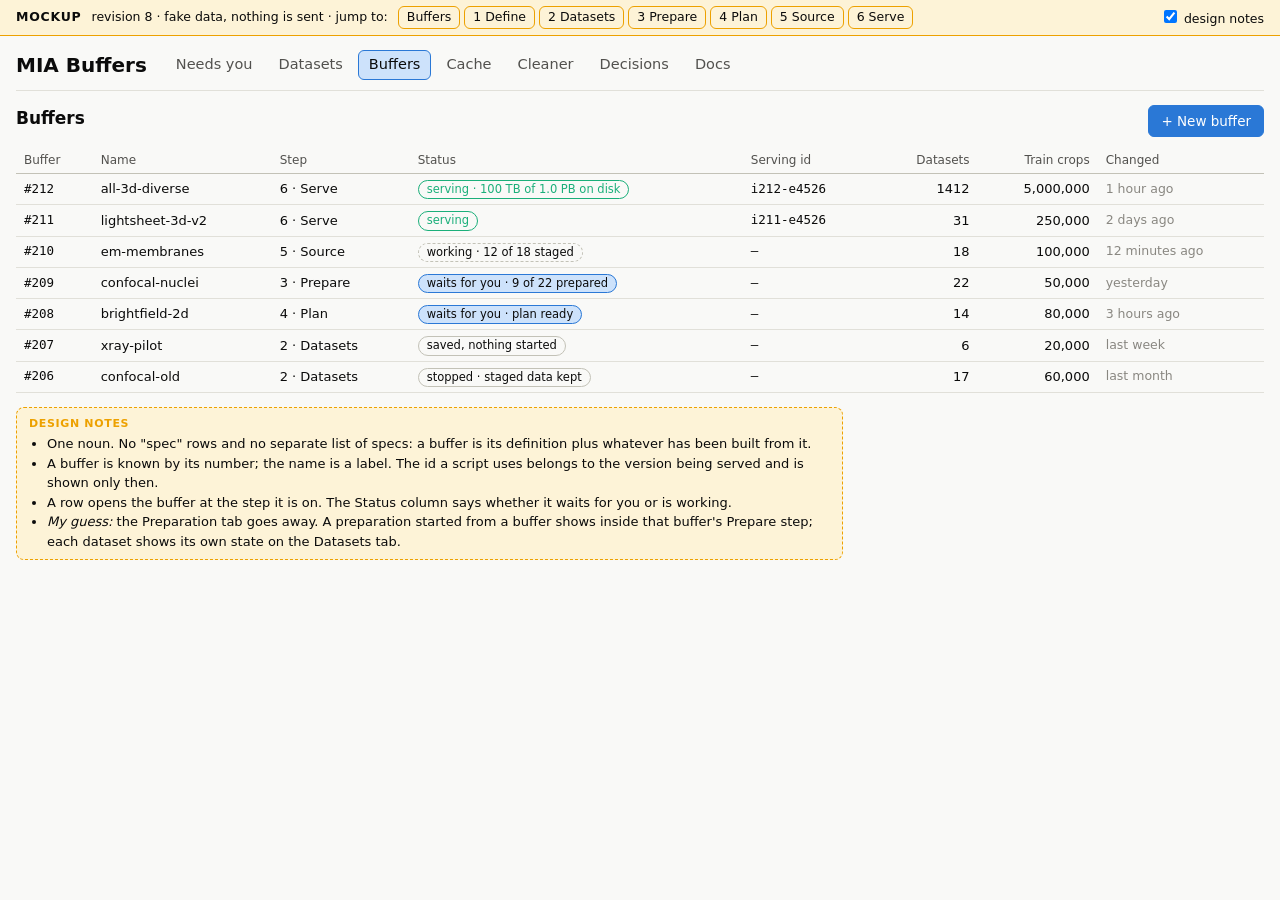
==== commit b4229ee1: "spec: buffer flow v0.4, upgradable to a moving window Takes in the architecture review: buffer, vers" ====
--- a/docs/specs/2026-11-17-buffer-flow-mockup.html
+++ b/docs/specs/2026-11-17-buffer-flow-mockup.html
@@ -112,7 +112,7 @@
 </head>
 <body>
 <div class="mockbar">
-  <b>MOCKUP</b> revision 7 · fake data, nothing is sent · jump to:
+  <b>MOCKUP</b> revision 8 · fake data, nothing is sent · jump to:
   <span id="jump"></span>
   <label style="margin-left:auto"><input type="checkbox" id="notes" checked> design notes</label>
 </div>
@@ -143,7 +143,7 @@
   <div class="viewhead"><h2><span id="bufName"></span> <span class="small mono" id="bufNumber"></span> <span class="pill" id="savedPill"></span></h2><button class="btn" title="What is not a step: Clone, Shelve, Force stop. Only what the stage accepts is offered.">More ▾</button></div>
   <ol class="steps" id="steps"></ol>
   <p class="small stageline" id="stageLine"></p>
-  <div class="notice" id="stoppedNote" hidden><span id="stoppedText"></span> <button class="btn" id="serveAgain" style="margin-left:8px">Serve it again</button> <button class="btn danger" id="retire">Retire</button></div>
+  <div class="notice" id="stoppedNote" hidden><span id="stoppedText"></span> <button class="btn" id="serveAgain" style="margin-left:8px"></button> <button class="btn danger" id="retire">Retire</button></div>
   <div class="notice" id="lockNote" hidden>This buffer is serving, so nothing about it can change. Stop serving to change it. <button class="btn" data-go="serve" style="margin-left:8px">Go to Serve</button></div>
 
   <!-- 1 define -->
@@ -193,11 +193,12 @@
   <!-- 2 datasets -->
   <div data-step="datasets">
     <p id="dsSummary"></p>
-    <table><thead><tr><th style="width:80px">In buffer</th><th>Dataset</th><th>Modality</th><th>Dims</th><th>State</th><th class="num">Weight</th></tr></thead><tbody id="dsRows"></tbody></table>
+    <table><thead><tr><th style="width:80px">Selected</th><th>Dataset</th><th>Modality</th><th>Dims</th><th>State</th><th class="num">Weight</th></tr></thead><tbody id="dsRows"></tbody></table>
     <div class="dn"><b>Design notes</b><ul>
       <li>This is where the buffer is saved. Before that it exists only in this browser tab.</li>
       <li>The table can also hold "where datasets leave" (the datasets that do not fit, and the rule that removed each) behind a toggle.</li>
       <li>Your ruling: a buffer can be changed at any step until it serves. A change here or in step 1 clears the ticks of the steps after it: they are done again from the new definition.</li>
+      <li>Three words are kept apart on every step: a dataset is <i>selected</i> here, <i>in this version</i> once a plan holds it (steps 4 to 6), and <i>on disk now</i> when it is staged (steps 5 and 6).</li>
       <li><i>My guess:</i> taking a dataset out is unticking it here. That writes <code>select.exclude.ids</code> in the definition (the spec has it today), so "revoke" is one more edit of the definition and shows in the YAML tab.</li>
     </ul></div>
     <div class="footer"><button class="btn" data-go="define">← Change the definition</button>
@@ -236,10 +237,11 @@
       <li>"Staged size" compares the plan with the disk limit. A plan larger than the limit is not an error: the blue line says the buffer will serve a window (open <i>all-3d-diverse</i> and go to step 4).</li>
       <li>Same as today's plan-review, reached by a button instead of a go. Run is today's approve at the plan, with the host approval dialog.</li>
       <li>Going back to any earlier step drops this plan; the next Continue plans again with the definition and the prepared datasets of that moment.</li>
+      <li>A stopped version keeps its data until its replacement serves. The blue line says whether both fit under the limit. When they do not, the forward button becomes "Release version N and run" (stop <i>all-3d-diverse</i>, then go to step 4).</li>
       <li>For a buffer that served before, the blue line says what the new plan adds and takes out. What is staged again is known only when sourcing runs, so step 5 says it per dataset.</li>
     </ul></div>
     <div class="footer"><button class="btn" data-go="prepare">← Prepare more datasets</button>
-      <div class="right"><span class="small">Nothing is fetched until you press Run.</span><button class="btn primary" data-go="source">Run: fetch and stage →</button></div></div>
+      <div class="right"><span class="small">Nothing is fetched until you press Run.</span><button class="btn primary" data-go="source" id="runPlan">Run: fetch and stage →</button></div></div>
   </div>
 
   <!-- 5 source -->
@@ -262,16 +264,19 @@
       <div class="tile"><div class="label">Version</div><div class="value" id="sVersion"></div><div class="sub mono" id="sId"></div></div>
       <div class="tile"><div class="label">Serving</div><div class="value">since 14:02</div><div class="sub">approved by you</div></div>
       <div class="tile"><div class="label">Datasets</div><div class="value" id="sPool"></div><div class="sub">in this version's plan</div></div>
-      <div class="tile"><div class="label">Consumers</div><div class="value">0</div><div class="sub">none has drawn yet</div></div>
+      <div class="tile"><div class="label">Consumers</div><div class="value" id="sRuns"></div><div class="sub" id="sRunsSub"></div></div>
     </div>
     <div class="card" style="margin-bottom:14px"><h2>On disk now</h2><div class="sub" id="diskSub"></div>
-      <div class="progress" style="max-width:none"><i id="diskBar"></i></div><div class="small" id="diskCounts"></div></div>
+      <div class="progress" style="max-width:none"><i id="diskBar"></i></div><div class="small" id="diskCounts"></div>
+      <table style="margin-top:8px;max-width:560px"><thead><tr><th>Mix by modality</th><th class="num">Planned</th><th class="num">On disk now</th></tr></thead><tbody id="mixRows"></tbody></table>
+      <p class="small" id="windowLater" style="margin-top:8px"></p></div>
     <div class="card" style="margin-bottom:14px"><h2>Use it</h2><div class="sub">From a training script:</div>
       <pre class="mono" style="margin:0" id="snippet"></pre></div>
     <div class="dn"><b>Design notes</b><ul>
       <li>Your ruling: a serving buffer is fixed. Every earlier step can be looked at and none can be changed. The one button is Stop serving.</li>
       <li>Fixed means the plan: the definition, the datasets and their weights, the planned crops, the val and test lists. It does not mean the bytes on disk. Open <i>all-3d-diverse</i> from the list for a buffer ten times larger than the disk: "On disk now" is its moving window. How the window moves is a design of its own; these are the numbers it has to produce.</li>
-      <li>Stop serving keeps the staged data, refuses consumers, and puts the buffer back at step 3 with steps 1 to 3 editable: untick datasets, take in newly prepared ones, change the definition, then go forward to serve a new version. The blue line of a stopped buffer offers Serve it again (while nothing changed) and Retire.</li>
+      <li>Stopping interrupts training: a consumer's next request fails, it does not wait. Stop serving therefore asks first and names the runs it will break.</li>
+      <li>Stop serving keeps the staged data, refuses consumers, and puts the buffer back at step 3 with steps 1 to 3 editable: untick datasets, take in newly prepared ones, change the definition, then go forward to serve a new version. The blue line of a stopped buffer offers "Serve version N again" (which puts that version's definition back, after asking, if you changed it) and Retire.</li>
             <li>Your ruling: each time a changed buffer is served it is a new version with its own id. Scripts ask for the id; the name is only a label and the service never looks a buffer up by it.</li>
       <li>The id keeps today's form (<code>i&lt;buffer number&gt;-e&lt;go&gt;</code>); "version 2" is a count shown beside it. An earlier version stays on the buffer's page to look at (its definition, datasets and lists), and a script that asks for it is told it was stopped and which version replaced it.</li>
       <li><i>My guess:</i> a buffer stopped and served again with no change keeps its version and id.</li>
@@ -389,7 +394,7 @@
   $("dsSummary").innerHTML = `<b>${f.length}</b> datasets fit this definition: <b>${prepared().length}</b> prepared, ${f.filter(d => d.state === "in progress").length} in progress, ${f.filter(d => d.state === "not prepared").length} not prepared, ${f.filter(d => d.state === "failed").length} failed.` + (C.exclude.size ? ` ${C.exclude.size} taken out by you.` : "");
   $("dsRows").innerHTML = matching().map(d => {
     const kept = !C.exclude.has(d.id);
-    return `<tr><td><input type="checkbox" data-keep="${d.id}" ${kept ? "checked" : ""} aria-label="in the buffer"></td><td class="mono">${d.id}</td><td>${d.mod}</td><td>${d.dims}</td><td>${kept ? pill(d) : '<span class="pill">taken out</span>'}</td><td class="num">${w.has(d.id) ? pct(w.get(d.id)) : "—"}</td></tr>`;
+    return `<tr><td><input type="checkbox" data-keep="${d.id}" ${kept ? "checked" : ""} aria-label="selected"></td><td class="mono">${d.id}</td><td>${d.mod}</td><td>${d.dims}</td><td>${kept ? pill(d) : '<span class="pill">taken out</span>'}</td><td class="num">${w.has(d.id) ? pct(w.get(d.id)) : "—"}</td></tr>`;
   }).join("");
   $("save").textContent = B.saved ? "Next: prepare →" : "Save buffer and continue →";
   $("saveHint").textContent = B.saved ? "Saved." : "Saving creates the buffer; nothing runs yet.";
@@ -411,7 +416,10 @@
 function showPlan() {
   const p = weights(prepared()), fresh = p.filter(d => d.fresh).length;
   $("planDiff").hidden = !B.stopped;
-  $("planDiff").textContent = `Compared with what was served: ${fresh} datasets added, ${C.exclude.size} taken out. Step 5 shows which datasets are staged again.`;
+  $("planDiff").textContent = `Compared with what was served: ${fresh} datasets added, ${C.exclude.size} taken out. Step 5 shows which datasets are staged again. ` + (B.big
+    ? `Version ${B.version} holds 100 TB on disk and the limit is 100 TB: the new version does not fit beside it. Releasing version ${B.version} means it cannot be served again without staging it anew, and its space is free after the keeper's hold of 48 hours.`
+    : `Version ${B.version} holds 180 GB on disk; the new version fits beside it, so version ${B.version} is kept until the new one serves.`);
+  $("runPlan").textContent = B.stopped && B.big ? `Release version ${B.version} and run →` : "Run: fetch and stage →";
   $("pPool").textContent = B.big ? "1,412" : p.length;
   $("planDisk").hidden = !B.big;
   $("pFetch").textContent = B.big ? "3.4 PB" : "212 GB"; $("pFetchSub").textContent = B.big ? "raw files, fetched as the window moves" : "7 datasets not in the raw cache";
@@ -420,10 +428,10 @@
 }
 function showSource() {
   const p = prepared(), done = B.sourced ? p.length : Math.floor(p.length * 0.6);
-  $("srcSummary").innerHTML = `<b>${done} of ${p.length}</b> datasets are in the buffer.` + (B.sourced ? " Waiting for your approve." : " 4 jobs running.");
+  $("srcSummary").innerHTML = `<b>${done} of ${p.length}</b> datasets of this version are on disk.` + (B.sourced ? " Waiting for your approve." : " 4 jobs running.");
   $("srcBar").style.width = `${100 * done / (p.length || 1)}%`;
   $("srcRows").innerHTML = p.map((d, i) => {
-    const state = i < done ? ["ok", "in the buffer"] : i < done + 4 ? ["busy", i % 2 ? "fetching" : "staging"] : ["", "queued"];
+    const state = i < done ? ["ok", "on disk"] : i < done + 4 ? ["busy", i % 2 ? "fetching" : "staging"] : ["", "queued"];
     return `<tr><td class="mono">${d.id}</td><td><span class="pill ${state[0]}">${state[1]}</span></td><td>${state[1] === "queued" ? "" : "<a href='#'>job record</a>"}</td></tr>`;
   }).join("");
   $("toServe").disabled = !B.sourced; $("srcFinish").hidden = B.sourced;
@@ -433,11 +441,11 @@
   $("sPool").textContent = B.big ? "1,412" : prepared().length;
   $("diskSub").textContent = B.big ? "100 TB of the plan's 1.0 PB: a moving window." : "All of the plan is on disk.";
   $("diskBar").style.width = B.big ? "10%" : "100%";
-  $("diskCounts").textContent = B.big
-    ? "142 datasets on disk · 1,094 waiting for space · 176 used and evicted · brought in 1.9 TB/h, used 1.4 TB/h"
-    : `${prepared().length} datasets on disk · none waiting for space`;
-  $("lateNote").textContent = `${late} datasets that fit are still being prepared. To take them in once they are done, stop serving.`;
-  $("lateNote").hidden = !late;
+  $("diskCounts").textContent = B.big ? "142 datasets on disk · 1,270 waiting for space" : `${prepared().length} datasets on disk · none waiting for space`;
+  const mix = B.big ? [["EM", 38, 71], ["light-sheet", 31, 29], ["confocal", 19, 0], ["X-ray CT", 12, 0]] : [["brightfield", 43, 43], ["confocal", 29, 29], ["light-sheet", 16, 16], ["EM", 13, 13]];
+  $("mixRows").innerHTML = mix.map(([m, planned, disk]) => `<tr><td>${m}</td><td class="num">${planned}%</td><td class="num">${disk === planned ? `${disk}%` : `<span class="pill warn">${disk}%</span>`}</td></tr>`).join("");
+  $("windowLater").textContent = B.big ? "Until the moving window is built, this version serves what is on disk and the rest waits for space: training sees the mix on the right, not the planned one. With the window, this card also shows the time until the data on disk is used up, refill latency and throughput, the time consumers starved, unique samples against repeats, and the delivered mix." : "";
+  $("sRuns").textContent = B.big ? "2" : "0"; $("sRunsSub").textContent = B.big ? "drew in the last 10 minutes" : "none has drawn yet";
   $("sVersion").textContent = `${B.version}`; $("sId").textContent = `id ${idOf(B.number, B.version)}`;
   $("snippet").textContent = `from mia_buffers.client import BufferDataset\ntrain = BufferDataset("http://buffer-api.example.org:8765", buffer="${idOf(B.number, B.version)}", split="train")  # the id of version ${B.version}, never the name`;
 }
@@ -466,7 +474,7 @@
 function stoppedLine() {
   $("stoppedNote").hidden = !B.stopped || STEPS.indexOf(B.step) > 2;
   $("stoppedText").textContent = `Version ${B.version} is stopped; its staged data is kept. ${fits().filter(d => d.fresh).length} datasets prepared since it was planned are marked new and join at the next plan.`;
-  $("serveAgain").disabled = B.changed; $("serveAgain").title = B.changed ? "The buffer changed since this version: plan it to serve a new version" : "";
+  $("serveAgain").textContent = `Serve version ${B.version} again`;
 }
 function go(step) {
   const index = STEPS.indexOf(step);
@@ -516,11 +524,19 @@
   for (const p of document.querySelectorAll("[data-pane]")) p.hidden = p.dataset.pane !== tab;
 });
 $("stopServe").onclick = () => {
+  const runs = B.big ? "2 training runs drew from this version in the last 10 minutes (gpu-node-14, gpu-node-22). Their next request fails with 409, and they do not wait." : "No training run drew from this version in the last 10 minutes.";
+  if (!confirm(`Stop serving version ${B.version}?\n\n${runs}\n\nWhat is on disk is kept. If you change the buffer, it comes back as a new version under another id, which every training run has to be given.`)) return;
   for (const d of CATALOG) if (d.state === "in progress") Object.assign(d, { state: "prepared", fresh: true }); // the mock's "prepared since"
   Object.assign(B, { serving: false, stopped: true, changed: false, sourced: false, reached: 2 });
+  B.served = { ...C, dims: new Set(C.dims), exclude: new Set(C.exclude) }; // the definition the stopped version ran
   go("prepare");
 };
-$("serveAgain").onclick = () => { B.resume = true; B.sourced = true; go("serve"); };
+$("serveAgain").onclick = () => {
+  if (B.changed && !confirm(`Serve version ${B.version} again?\n\nThe buffer's definition goes back to that version's. The changes you made since are discarded.`)) return;
+  if (B.served) Object.assign(C, B.served, { dims: new Set(B.served.dims), exclude: new Set(B.served.exclude) });
+  showControls(); $("yaml").value = toYaml();
+  B.resume = true; B.sourced = true; go("serve");
+};
 $("srcFinish").onclick = () => { B.sourced = true; showSource(); };
 $("notes").onchange = e => document.body.classList.toggle("nonotes", !e.target.checked);
 $("jump").innerHTML = `<button data-jump="list">Buffers</button> ` + STEPS.map((s, i) => `<button data-jump="${s}">${i + 1} ${TITLES[s]}</button>`).join(" ");
